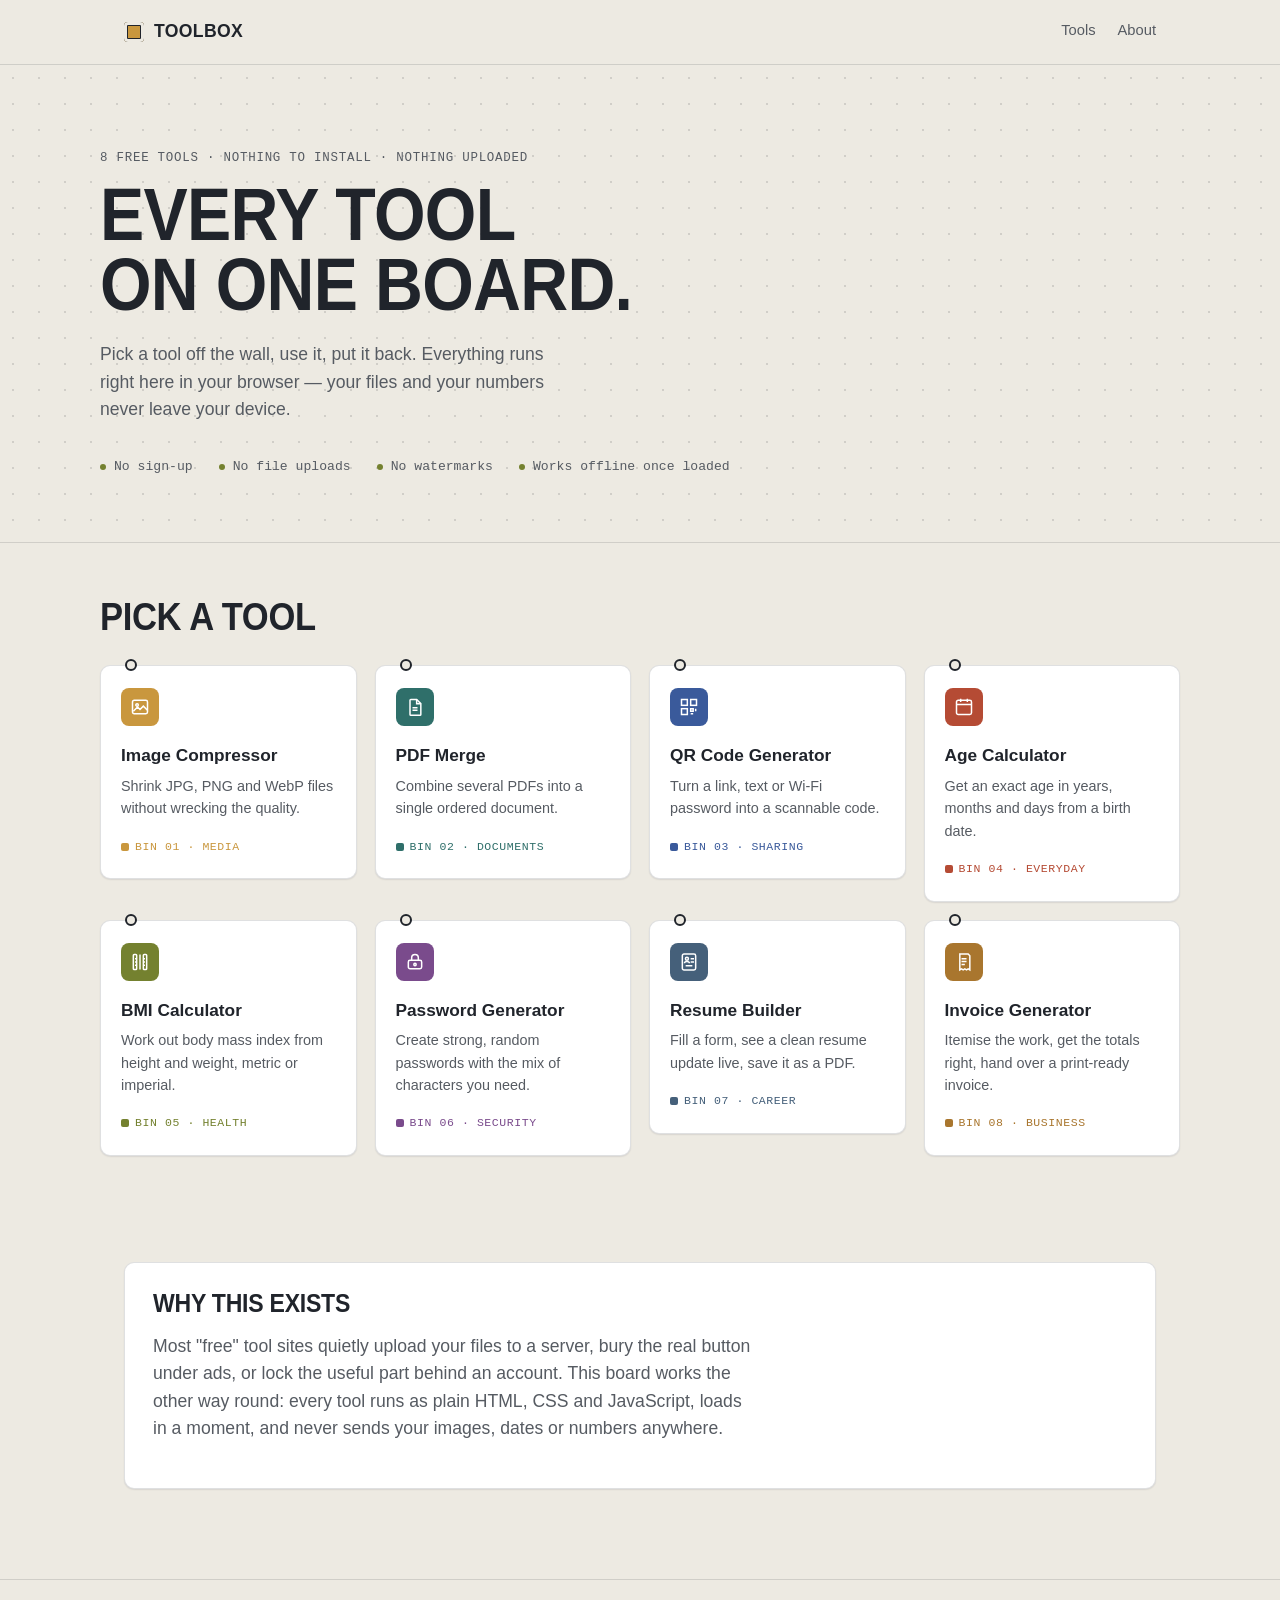
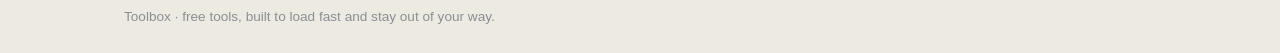
==== index.html @ 05700ee2 "Initial commit" ====
<!DOCTYPE html>
<html lang="en">
<head>
<meta charset="UTF-8">
<meta name="viewport" content="width=device-width, initial-scale=1.0">
<title>Toolbox — Free tools that run in your browser</title>
<meta name="description" content="Free, fast, private tools: image compressor, PDF merge, QR generator, calculators, password generator, resume and invoice builders. No sign-up, no uploads, nothing installed.">
<link rel="stylesheet" href="assets/css/style.css">
</head>
<body>

<header class="site-header">
  <div class="wrap">
    <a class="logo" href="index.html">
      <span class="logo-mark" aria-hidden="true"></span>
      Toolbox
    </a>
    <nav class="site-nav" aria-label="Primary">
      <a href="#tools">Tools</a>
      <a href="#about">About</a>
    </nav>
  </div>
</header>

<main>

  <section class="pegboard">
    <div class="wrap home-hero">
      <p class="eyebrow">8 free tools &middot; nothing to install &middot; nothing uploaded</p>
      <h1 class="display">Every tool<br>on one board.</h1>
      <p class="lede">Pick a tool off the wall, use it, put it back. Everything runs right here in your browser — your files and your numbers never leave your device.</p>
      <div class="trust-row">
        <span>No sign-up</span>
        <span>No file uploads</span>
        <span>No watermarks</span>
        <span>Works offline once loaded</span>
      </div>
    </div>
  </section>

  <section class="tools-section wrap" id="tools">
    <h2 class="display display--sm">Pick a tool</h2>

    <ul class="tools-grid">

      <li>
        <a class="tool-card tool-card--image" href="tools/image-compressor.html">
          <span class="icon" aria-hidden="true">
            <svg viewBox="0 0 24 24"><rect x="3" y="4" width="18" height="16" rx="2"/><circle cx="8.5" cy="9.5" r="1.5"/><path d="M21 16l-5-5-4 4-3-3-5 5"/></svg>
          </span>
          <h3>Image Compressor</h3>
          <p>Shrink JPG, PNG and WebP files without wrecking the quality.</p>
          <span class="bin-tag">Bin 01 &middot; Media</span>
        </a>
      </li>

      <li>
        <a class="tool-card tool-card--pdf" href="tools/pdf-merge.html">
          <span class="icon" aria-hidden="true">
            <svg viewBox="0 0 24 24"><path d="M7 3h7l5 5v13a1 1 0 0 1-1 1H7a1 1 0 0 1-1-1V4a1 1 0 0 1 1-1z"/><path d="M14 3v5h5"/><path d="M9 13h6M9 16h6"/></svg>
          </span>
          <h3>PDF Merge</h3>
          <p>Combine several PDFs into a single ordered document.</p>
          <span class="bin-tag">Bin 02 &middot; Documents</span>
        </a>
      </li>

      <li>
        <a class="tool-card tool-card--qr" href="tools/qr-generator.html">
          <span class="icon" aria-hidden="true">
            <svg viewBox="0 0 24 24"><rect x="3" y="3" width="7" height="7"/><rect x="14" y="3" width="7" height="7"/><rect x="3" y="14" width="7" height="7"/><path d="M14 14h3v3h-3zM20 14v3M14 20h3M20 20v.01"/></svg>
          </span>
          <h3>QR Code Generator</h3>
          <p>Turn a link, text or Wi-Fi password into a scannable code.</p>
          <span class="bin-tag">Bin 03 &middot; Sharing</span>
        </a>
      </li>

      <li>
        <a class="tool-card tool-card--age" href="tools/age-calculator.html">
          <span class="icon" aria-hidden="true">
            <svg viewBox="0 0 24 24"><rect x="3" y="4" width="18" height="17" rx="2"/><path d="M3 9h18M8 2v4M16 2v4"/><path d="M8 14h.01M12 14h.01M16 14h.01M8 18h.01M12 18h.01"/></svg>
          </span>
          <h3>Age Calculator</h3>
          <p>Get an exact age in years, months and days from a birth date.</p>
          <span class="bin-tag">Bin 04 &middot; Everyday</span>
        </a>
      </li>

      <li>
        <a class="tool-card tool-card--bmi" href="tools/bmi-calculator.html">
          <span class="icon" aria-hidden="true">
            <svg viewBox="0 0 24 24"><path d="M12 3v18M6 8h2M6 12h2M6 16h2M16 8h2M16 12h2M16 16h2"/><rect x="4" y="3" width="4" height="18" rx="1"/><rect x="16" y="3" width="4" height="18" rx="1"/></svg>
          </span>
          <h3>BMI Calculator</h3>
          <p>Work out body mass index from height and weight, metric or imperial.</p>
          <span class="bin-tag">Bin 05 &middot; Health</span>
        </a>
      </li>

      <li>
        <a class="tool-card tool-card--password" href="tools/password-generator.html">
          <span class="icon" aria-hidden="true">
            <svg viewBox="0 0 24 24"><rect x="4" y="10" width="16" height="10" rx="2"/><path d="M8 10V7a4 4 0 0 1 8 0v3"/><circle cx="12" cy="15" r="1.4"/></svg>
          </span>
          <h3>Password Generator</h3>
          <p>Create strong, random passwords with the mix of characters you need.</p>
          <span class="bin-tag">Bin 06 &middot; Security</span>
        </a>
      </li>

      <li>
        <a class="tool-card tool-card--resume" href="tools/resume-builder.html">
          <span class="icon" aria-hidden="true">
            <svg viewBox="0 0 24 24"><rect x="4" y="2.5" width="16" height="19" rx="2"/><circle cx="9.5" cy="8" r="1.8"/><path d="M6.5 13.5c0-1.4 1.3-2.2 3-2.2s3 .8 3 2.2M14 8h4M14 12h4M8 16.5h8"/></svg>
          </span>
          <h3>Resume Builder</h3>
          <p>Fill a form, see a clean resume update live, save it as a PDF.</p>
          <span class="bin-tag">Bin 07 &middot; Career</span>
        </a>
      </li>

      <li>
        <a class="tool-card tool-card--invoice" href="tools/invoice-generator.html">
          <span class="icon" aria-hidden="true">
            <svg viewBox="0 0 24 24"><path d="M7 2.5h10l2 2v17l-2-1.3-2 1.3-2-1.3-2 1.3-2-1.3-2 1.3v-17z"/><path d="M9 8h6M9 11.5h6M9 15h4"/></svg>
          </span>
          <h3>Invoice Generator</h3>
          <p>Itemise the work, get the totals right, hand over a print-ready invoice.</p>
          <span class="bin-tag">Bin 08 &middot; Business</span>
        </a>
      </li>

    </ul>
  </section>

  <section class="wrap" id="about" style="padding-bottom: 90px;">
    <div class="panel">
      <h2 class="display display--xs">Why this exists</h2>
      <p class="lede" style="max-width: 62ch;">Most "free" tool sites quietly upload your files to a server, bury the real button under ads, or lock the useful part behind an account. This board works the other way round: every tool runs as plain HTML, CSS and JavaScript, loads in a moment, and never sends your images, dates or numbers anywhere.</p>
    </div>
  </section>

</main>

<footer class="site-footer">
  <div class="wrap">
    <p>Toolbox &middot; free tools, built to load fast and stay out of your way.</p>
  </div>
</footer>

</body>
</html>
---- assets/css/style.css ----
/* =========================================================
   TOOLBOX — shared design system
   One stylesheet, cached across every page for fast navigation.
   ========================================================= */

:root{
  /* -- palette -- */
  --paper:      #EDEAE2;
  --paper-dim:  #E2DED2;
  --paper-line: rgba(32,36,43,0.14);
  --ink:        #20242B;
  --ink-soft:   #565B62;
  --ink-faint:  #8A8F94;

  /* tool bin accents (pegboard labels) */
  --bin-image:    #C9973E;
  --bin-pdf:      #2F6F6A;
  --bin-qr:       #3A5A9B;
  --bin-age:      #B54B34;
  --bin-bmi:      #74812F;
  --bin-password: #7A4B8C;
  --bin-resume:   #45607A;
  --bin-invoice:  #A9762E;

  --accent: var(--bin-image);

  --radius: 10px;
  --radius-sm: 6px;
  --shadow-1: 0 1px 2px rgba(32,36,43,0.06), 0 1px 1px rgba(32,36,43,0.04);
  --shadow-2: 0 8px 24px rgba(32,36,43,0.10);

  --font-display: -apple-system, "Segoe UI", "Helvetica Neue", Arial, sans-serif;
  --font-body: -apple-system, BlinkMacSystemFont, "Segoe UI", Roboto, Helvetica, Arial, sans-serif;
  --font-mono: ui-monospace, "SF Mono", "Cascadia Mono", "Roboto Mono", Consolas, monospace;
}

*, *::before, *::after{ box-sizing: border-box; }

html{ scroll-behavior: smooth; }

@media (prefers-reduced-motion: reduce){
  html{ scroll-behavior: auto; }
  *, *::before, *::after{
    animation-duration: 0.001ms !important;
    animation-iteration-count: 1 !important;
    transition-duration: 0.001ms !important;
  }
}

body{
  margin: 0;
  background: var(--paper);
  color: var(--ink);
  font-family: var(--font-body);
  font-size: 16px;
  line-height: 1.55;
  -webkit-font-smoothing: antialiased;
}

.wrap{
  max-width: 1080px;
  margin: 0 auto;
  padding: 0 24px;
}

a{ color: inherit; }

img, svg{ display: block; max-width: 100%; }

/* -- focus states -- */
a:focus-visible, button:focus-visible, input:focus-visible,
select:focus-visible, textarea:focus-visible, [tabindex]:focus-visible{
  outline: 3px solid var(--accent);
  outline-offset: 2px;
  border-radius: 3px;
}

/* =========================================================
   Typography
   ========================================================= */

.display{
  font-family: var(--font-display);
  font-weight: 800;
  text-transform: uppercase;
  letter-spacing: -0.01em;
  line-height: 0.95;
  transform: scaleX(0.9);
  transform-origin: left center;
  margin: 0 0 0.3em;
  color: var(--ink);
}
h1.display{ font-size: clamp(2.6rem, 6vw, 4.6rem); }
.display--sm{ font-size: clamp(1.6rem, 3.4vw, 2.4rem); }
.display--xs{ font-size: clamp(1.25rem, 2.4vw, 1.6rem); }

.eyebrow{
  font-family: var(--font-mono);
  font-size: 0.78rem;
  letter-spacing: 0.06em;
  text-transform: uppercase;
  color: var(--ink-soft);
  margin: 0 0 0.9em;
}

.lede{
  font-size: 1.1rem;
  color: var(--ink-soft);
  max-width: 46ch;
}

/* =========================================================
   Header / Nav
   ========================================================= */

.site-header{
  position: sticky;
  top: 0;
  z-index: 20;
  background: rgba(237,234,226,0.92);
  backdrop-filter: saturate(140%) blur(6px);
  border-bottom: 1px solid var(--paper-line);
}
.site-header .wrap{
  display: flex;
  align-items: center;
  justify-content: space-between;
  height: 64px;
}
.logo{
  display: flex;
  align-items: center;
  gap: 10px;
  font-family: var(--font-display);
  font-weight: 800;
  text-transform: uppercase;
  letter-spacing: 0.02em;
  font-size: 1.1rem;
  text-decoration: none;
}
.logo-mark{
  width: 20px; height: 20px;
  border-radius: 4px;
  background: var(--accent);
  box-shadow: inset 0 0 0 3px var(--paper), inset 0 0 0 4px var(--ink);
}
.site-nav{ display: flex; gap: 22px; }
.site-nav a{
  text-decoration: none;
  font-size: 0.92rem;
  color: var(--ink-soft);
  border-bottom: 2px solid transparent;
  padding-bottom: 2px;
}
.site-nav a:hover{ color: var(--ink); border-color: var(--accent); }

.back-link{
  display: inline-flex;
  align-items: center;
  gap: 6px;
  text-decoration: none;
  font-size: 0.9rem;
  color: var(--ink-soft);
}
.back-link:hover{ color: var(--ink); }

/* =========================================================
   Buttons / form controls (shared across tools)
   ========================================================= */

.btn{
  display: inline-flex;
  align-items: center;
  justify-content: center;
  gap: 8px;
  font-family: var(--font-body);
  font-weight: 600;
  font-size: 0.95rem;
  padding: 12px 20px;
  border-radius: var(--radius-sm);
  border: 1px solid transparent;
  cursor: pointer;
  text-decoration: none;
  transition: transform 0.12s ease, background 0.15s ease, border-color 0.15s ease;
}
.btn:active{ transform: translateY(1px); }

.btn--primary{
  background: var(--ink);
  color: var(--paper);
}
.btn--primary:hover{ background: #000; }

.btn--accent{
  background: var(--accent);
  color: #1a1a1a;
}
.btn--accent:hover{ filter: brightness(1.06); }

.btn--ghost{
  background: transparent;
  border-color: var(--paper-line);
  color: var(--ink);
}
.btn--ghost:hover{ border-color: var(--ink-soft); }

.btn[disabled]{ opacity: 0.45; cursor: not-allowed; }

label{ font-size: 0.88rem; font-weight: 600; color: var(--ink-soft); display: block; margin-bottom: 6px; }

input[type="text"], input[type="number"], input[type="date"],
input[type="email"], input[type="tel"], select, textarea{
  width: 100%;
  font-family: var(--font-body);
  font-size: 1rem;
  padding: 11px 12px;
  border-radius: var(--radius-sm);
  border: 1px solid var(--paper-line);
  background: #fff;
  color: var(--ink);
}
textarea{ resize: vertical; }

input[type="range"]{
  width: 100%;
  accent-color: var(--accent);
}

.field{ margin-bottom: 16px; }
.field-row{ display: flex; gap: 14px; flex-wrap: wrap; }
.field-row > .field{ flex: 1 1 160px; }

.checkbox{
  display: flex;
  align-items: center;
  gap: 8px;
  font-weight: 500;
  color: var(--ink);
  cursor: pointer;
}
.checkbox input{ width: 16px; height: 16px; accent-color: var(--accent); }

/* =========================================================
   Card / panel primitives
   ========================================================= */

.panel{
  background: #fff;
  border: 1px solid var(--paper-line);
  border-radius: var(--radius);
  box-shadow: var(--shadow-1);
  padding: 28px;
}

/* =========================================================
   Home page — pegboard hero + tool grid
   ========================================================= */

.pegboard{
  background-image: radial-gradient(var(--paper-line) 1.4px, transparent 1.4px);
  background-size: 26px 26px;
  border-bottom: 1px solid var(--paper-line);
}

.home-hero{
  padding: 84px 0 64px;
}

.home-hero .lede{ margin-bottom: 34px; }

.trust-row{
  display: flex;
  gap: 26px;
  flex-wrap: wrap;
  font-family: var(--font-mono);
  font-size: 0.82rem;
  color: var(--ink-soft);
}
.trust-row span{ display: flex; align-items: center; gap: 8px; }
.trust-row span::before{
  content: "";
  width: 6px; height: 6px;
  border-radius: 50%;
  background: var(--bin-bmi);
}

.tools-section{ padding: 56px 0 90px; }

.tools-grid{
  display: grid;
  grid-template-columns: repeat(auto-fill, minmax(240px, 1fr));
  gap: 18px;
  margin-top: 30px;
  list-style: none;
  padding: 0;
}

.tool-card{
  --bin: var(--accent);
  position: relative;
  display: block;
  background: #fff;
  border: 1px solid var(--paper-line);
  border-radius: var(--radius);
  padding: 22px 20px 20px;
  text-decoration: none;
  color: var(--ink);
  box-shadow: var(--shadow-1);
  transition: transform 0.16s ease, box-shadow 0.16s ease, border-color 0.16s ease;
}
.tool-card:hover, .tool-card:focus-visible{
  transform: translateY(-3px);
  box-shadow: var(--shadow-2);
  border-color: var(--bin);
}
.tool-card::before{
  /* peg hole */
  content: "";
  position: absolute;
  top: -7px; left: 24px;
  width: 12px; height: 12px;
  border-radius: 50%;
  background: var(--paper);
  border: 2px solid var(--ink);
}
.tool-card .icon{
  width: 38px; height: 38px;
  border-radius: 8px;
  background: var(--bin);
  display: flex;
  align-items: center;
  justify-content: center;
  margin-bottom: 16px;
}
.tool-card .icon svg{ width: 20px; height: 20px; stroke: #fff; fill: none; stroke-width: 1.8; }
.tool-card h3{
  margin: 0 0 6px;
  font-size: 1.08rem;
  font-weight: 700;
}
.tool-card p{
  margin: 0 0 14px;
  font-size: 0.9rem;
  color: var(--ink-soft);
}
.tool-card .bin-tag{
  display: inline-flex;
  align-items: center;
  gap: 6px;
  font-family: var(--font-mono);
  font-size: 0.72rem;
  text-transform: uppercase;
  letter-spacing: 0.05em;
  color: var(--bin);
}
.tool-card .bin-tag::before{
  content: "";
  width: 8px; height: 8px;
  background: var(--bin);
  border-radius: 2px;
}

.tool-card--image    { --bin: var(--bin-image); }
.tool-card--pdf      { --bin: var(--bin-pdf); }
.tool-card--qr       { --bin: var(--bin-qr); }
.tool-card--age      { --bin: var(--bin-age); }
.tool-card--bmi      { --bin: var(--bin-bmi); }
.tool-card--password { --bin: var(--bin-password); }
.tool-card--resume   { --bin: var(--bin-resume); }
.tool-card--invoice  { --bin: var(--bin-invoice); }

/* =========================================================
   Tool page shell
   ========================================================= */

.tool-hero{
  padding: 40px 0 8px;
}
.tool-hero .bin-tag{
  font-family: var(--font-mono);
  font-size: 0.75rem;
  text-transform: uppercase;
  letter-spacing: 0.06em;
  color: var(--accent);
  display: inline-block;
  margin-bottom: 10px;
}

.tool-body{ padding: 20px 0 90px; }

.tool-grid{
  display: grid;
  grid-template-columns: 1.1fr 0.9fr;
  gap: 24px;
  align-items: start;
}
@media (max-width: 780px){
  .tool-grid{ grid-template-columns: 1fr; }
}

.hint{ font-size: 0.85rem; color: var(--ink-faint); margin-top: 6px; }

/* =========================================================
   Footer
   ========================================================= */

.site-footer{
  border-top: 1px solid var(--paper-line);
  padding: 26px 0;
}
.site-footer p{
  margin: 0;
  font-size: 0.85rem;
  color: var(--ink-faint);
}

/* =========================================================
   Misc utility
   ========================================================= */

.visually-hidden{
  position: absolute; width: 1px; height: 1px;
  padding: 0; margin: -1px; overflow: hidden;
  clip: rect(0,0,0,0); white-space: nowrap; border: 0;
}

.badge{
  display: inline-flex;
  align-items: center;
  gap: 6px;
  font-family: var(--font-mono);
  font-size: 0.78rem;
  padding: 4px 10px;
  border-radius: 999px;
  background: var(--paper-dim);
  color: var(--ink-soft);
}

/* =========================================================
   TOOL: Image Compressor
   ========================================================= */

.drop-zone{
  position: relative;
  background: #fff;
  border: 2px dashed var(--paper-line);
  border-radius: var(--radius);
  padding: 28px 22px 22px;
  text-align: center;
  cursor: pointer;
  transition: border-color 0.15s ease, background 0.15s ease;
}
.drop-zone:hover, .drop-zone:focus-visible{ border-color: var(--accent); }
.drop-zone.is-dragover{ border-color: var(--accent); background: #FBF6EA; }

.press-illustration{ width: 100%; max-width: 300px; margin: 0 auto 6px; }
.press-illustration rect{ transition: y 0.4s ease, height 0.4s ease; }
.press-text{
  font-family: var(--font-mono);
  font-size: 13px;
  fill: var(--ink);
  font-weight: 700;
}
.drop-zone.is-pressing #plateTop{ y: 62; }
.drop-zone.is-pressing #plateBottom{ y: 138; }
.drop-zone.is-pressing #pressBlock{ y: 96; height: 24px; }
.drop-zone.is-pressing #pressLabel{ y: 112; }

.drop-label strong{ display: block; font-size: 1.02rem; }
.drop-label span{ display: block; font-size: 0.85rem; color: var(--ink-faint); margin-top: 4px; }

.controls{ margin-top: 20px; }
.control-row{ margin-bottom: 16px; }
.control-row label{ display: flex; justify-content: space-between; }
.control-row--split{ display: flex; gap: 16px; }
.control-row--split .field{ flex: 1; margin-bottom: 0; }

.results-head{
  display: flex;
  align-items: center;
  justify-content: space-between;
  flex-wrap: wrap;
  gap: 12px;
  margin-bottom: 18px;
}
.results-actions{ display: flex; align-items: center; gap: 10px; }
.saved-badge{
  font-family: var(--font-mono);
  font-size: 0.82rem;
  color: var(--bin-bmi);
  background: rgba(116,129,47,0.12);
  padding: 5px 10px;
  border-radius: 999px;
}

.file-list{ list-style: none; margin: 0; padding: 0; display: grid; gap: 12px; }
.file-row{
  display: grid;
  grid-template-columns: 56px 1fr auto auto;
  align-items: center;
  gap: 14px;
  background: #fff;
  border: 1px solid var(--paper-line);
  border-radius: var(--radius-sm);
  padding: 12px 14px;
}
.file-row .thumb{
  width: 56px; height: 56px;
  border-radius: 6px;
  object-fit: cover;
  background: var(--paper-dim);
}
.file-row .meta{ min-width: 0; }
.file-row .meta .name{ font-weight: 600; font-size: 0.92rem; white-space: nowrap; overflow: hidden; text-overflow: ellipsis; }
.file-row .meta .sizes{
  font-family: var(--font-mono);
  font-size: 0.8rem;
  color: var(--ink-soft);
  display: flex;
  align-items: center;
  gap: 8px;
  margin-top: 3px;
}
.file-row .meta .sizes .arrow{ color: var(--ink-faint); }
.file-row .meta .sizes .down{ color: var(--bin-bmi); font-weight: 700; }
.file-row .status{ font-family: var(--font-mono); font-size: 0.78rem; color: var(--ink-faint); }
.file-row .row-actions{ display: flex; gap: 8px; }
.file-row .row-actions button{
  background: transparent; border: 1px solid var(--paper-line);
  border-radius: 6px; width: 34px; height: 34px;
  cursor: pointer; display: flex; align-items: center; justify-content: center;
}
.file-row .row-actions button:hover{ border-color: var(--ink-soft); }
.file-row .row-actions svg{ width: 16px; height: 16px; stroke: var(--ink); fill: none; stroke-width: 1.8; }

@media (max-width: 560px){
  .file-row{ grid-template-columns: 44px 1fr; }
  .file-row .status, .file-row .row-actions{ grid-column: 2; }
}

/* =========================================================
   TOOL: PDF Merge
   ========================================================= */

.file-row .thumb-icon{
  width: 56px; height: 56px;
  border-radius: 6px;
  background: var(--paper-dim);
  display: flex; align-items: center; justify-content: center;
}
.file-row .thumb-icon svg{ width: 26px; height: 26px; stroke: var(--accent); fill: none; stroke-width: 1.6; }

.file-row .order-actions{ display: flex; flex-direction: column; gap: 4px; }
.file-row .order-actions button{
  background: transparent; border: 1px solid var(--paper-line);
  border-radius: 6px; width: 28px; height: 24px;
  cursor: pointer; display: flex; align-items: center; justify-content: center;
}
.file-row .order-actions button:disabled{ opacity: 0.3; cursor: not-allowed; }
.file-row .order-actions svg{ width: 14px; height: 14px; stroke: var(--ink); fill: none; stroke-width: 2; }

.pdf-file-row{
  display: grid;
  grid-template-columns: auto 56px 1fr auto;
  align-items: center;
  gap: 14px;
  background: #fff;
  border: 1px solid var(--paper-line);
  border-radius: var(--radius-sm);
  padding: 12px 14px;
}

.empty-state{
  text-align: center;
  padding: 30px 20px;
  color: var(--ink-faint);
  font-size: 0.92rem;
}

/* =========================================================
   TOOL: QR Code Generator
   ========================================================= */

.tabs{ display: flex; gap: 8px; margin-bottom: 20px; flex-wrap: wrap; }
.tab-btn{
  background: #fff;
  border: 1px solid var(--paper-line);
  border-radius: 999px;
  padding: 8px 16px;
  font-size: 0.85rem;
  font-weight: 600;
  cursor: pointer;
  color: var(--ink-soft);
}
.tab-btn.is-active{ background: var(--accent); color: #1a1a1a; border-color: var(--accent); }

.tab-panel{ display: none; }
.tab-panel.is-active{ display: block; }

.qr-preview{
  display: flex;
  flex-direction: column;
  align-items: center;
  gap: 16px;
  text-align: center;
}
.qr-preview #qrCanvasWrap{
  padding: 18px;
  background: #fff;
  border-radius: var(--radius-sm);
  border: 1px solid var(--paper-line);
  min-height: 216px;
  min-width: 216px;
  display: flex;
  align-items: center;
  justify-content: center;
}
.qr-preview #qrCanvasWrap img{ display:block; }
.color-fields{ display: flex; gap: 14px; }
.color-fields .field{ flex: 1; }
input[type="color"]{ padding: 3px; height: 42px; cursor: pointer; }

/* =========================================================
   TOOL: Age / BMI calculators — shared stat display
   ========================================================= */

.stat-hero{ text-align: center; padding: 10px 0 4px; }
.stat-hero .stat-value{
  font-family: var(--font-display);
  font-weight: 800;
  font-size: clamp(2.4rem, 6vw, 3.4rem);
  color: var(--accent);
  line-height: 1;
  transform: scaleX(0.92);
}
.stat-hero .stat-label{
  font-family: var(--font-mono);
  font-size: 0.82rem;
  color: var(--ink-soft);
  text-transform: uppercase;
  letter-spacing: 0.06em;
  margin-top: 6px;
}

.stat-grid{
  display: grid;
  grid-template-columns: repeat(3, 1fr);
  gap: 10px;
  margin-top: 22px;
}
.stat-tile{
  background: var(--paper-dim);
  border-radius: var(--radius-sm);
  padding: 14px 10px;
  text-align: center;
}
.stat-tile .n{ font-family: var(--font-mono); font-weight: 700; font-size: 1.3rem; }
.stat-tile .l{ font-size: 0.76rem; color: var(--ink-soft); margin-top: 2px; }

.bmi-scale{ margin-top: 24px; }
.bmi-bar{
  height: 10px;
  border-radius: 999px;
  background: linear-gradient(90deg, #6C8EB5 0 18%, var(--bin-bmi) 18% 40%, #E0A83E 40% 62%, var(--bin-invoice) 62% 80%, var(--bin-age) 80% 100%);
  position: relative;
  margin-bottom: 8px;
}
.bmi-marker{
  position: absolute;
  top: -5px;
  width: 3px; height: 20px;
  background: var(--ink);
  border-radius: 2px;
  transform: translateX(-50%);
  transition: left 0.3s ease;
}
.bmi-labels{ display: flex; justify-content: space-between; font-size: 0.72rem; color: var(--ink-faint); }

/* =========================================================
   TOOL: Password Generator
   ========================================================= */

.pw-output{
  display: flex;
  gap: 10px;
  align-items: center;
}
.pw-output input{
  font-family: var(--font-mono);
  font-size: 1.15rem;
  letter-spacing: 0.02em;
}
.pw-output button{
  flex-shrink: 0;
  width: 46px; height: 46px;
  border-radius: var(--radius-sm);
  border: 1px solid var(--paper-line);
  background: #fff;
  cursor: pointer;
  display: flex; align-items: center; justify-content: center;
}
.pw-output svg{ width: 20px; height: 20px; stroke: var(--ink); fill: none; stroke-width: 1.8; }

.strength-meter{ margin-top: 16px; }
.strength-bar{
  height: 8px;
  border-radius: 999px;
  background: var(--paper-dim);
  overflow: hidden;
}
.strength-bar > div{
  height: 100%;
  width: 0%;
  border-radius: 999px;
  background: var(--bin-age);
  transition: width 0.25s ease, background 0.25s ease;
}
.strength-label{ font-size: 0.8rem; color: var(--ink-soft); margin-top: 6px; }

/* =========================================================
   TOOL: Resume Builder
   ========================================================= */

.repeatable-item{
  border: 1px solid var(--paper-line);
  border-radius: var(--radius-sm);
  padding: 16px;
  margin-bottom: 12px;
  position: relative;
  background: var(--paper-dim);
}
.repeatable-item .remove-item{
  position: absolute; top: 10px; right: 10px;
  background: transparent; border: none; cursor: pointer;
  width: 26px; height: 26px; border-radius: 6px;
  display: flex; align-items: center; justify-content: center;
}
.repeatable-item .remove-item:hover{ background: rgba(0,0,0,0.06); }
.repeatable-item .remove-item svg{ width: 15px; height: 15px; stroke: var(--ink-soft); fill: none; stroke-width: 2; }

.add-item-btn{
  background: transparent;
  border: 1px dashed var(--paper-line);
  border-radius: var(--radius-sm);
  padding: 10px;
  width: 100%;
  cursor: pointer;
  font-weight: 600;
  color: var(--accent);
}
.add-item-btn:hover{ border-color: var(--accent); }

.doc-page{
  background: #fff;
  border: 1px solid var(--paper-line);
  box-shadow: var(--shadow-2);
  padding: 46px 42px;
  min-height: 400px;
  font-family: var(--font-body);
  color: #1c1e22;
}
.doc-page .r-name{ font-size: 1.7rem; font-weight: 800; margin: 0; letter-spacing: -0.01em; }
.doc-page .r-title{ font-size: 1rem; color: var(--accent); font-weight: 600; margin: 2px 0 10px; }
.doc-page .r-contact{ font-size: 0.82rem; color: #555; display: flex; flex-wrap: wrap; gap: 4px 14px; margin-bottom: 18px; }
.doc-page .r-section{ margin-bottom: 18px; }
.doc-page .r-section h4{
  font-size: 0.78rem; text-transform: uppercase; letter-spacing: 0.08em;
  color: var(--accent); border-bottom: 1px solid #e3e0d8; padding-bottom: 4px; margin: 0 0 10px;
}
.doc-page .r-entry{ margin-bottom: 10px; }
.doc-page .r-entry-head{ display: flex; justify-content: space-between; font-size: 0.92rem; font-weight: 700; }
.doc-page .r-entry-sub{ font-size: 0.84rem; color: #555; margin: 1px 0 4px; }
.doc-page .r-entry p{ font-size: 0.86rem; margin: 0; color: #333; }
.doc-page .r-skills{ display: flex; flex-wrap: wrap; gap: 6px; }
.doc-page .r-skill-pill{
  font-size: 0.78rem; padding: 3px 10px; border-radius: 999px;
  background: var(--paper-dim); color: #333;
}
.doc-page .r-empty{ color: #999; font-size: 0.85rem; }

.preview-sticky{ position: sticky; top: 84px; }

/* Print clone: a dedicated, top-level element that is the ONLY thing shown
   when printing. This avoids fragile "hide everything else" tricks (which
   leave hidden elements still reserving vertical space and produce extra
   blank pages) — on screen it stays display:none and is invisible. */
#printClone{ display: none; }

@media print{
  body > *:not(#printClone){ display: none !important; }
  #printClone{ display: block !important; }
  #printClone .doc-page{
    box-shadow: none !important;
    border: none !important;
    padding: 0 !important;
    min-height: auto !important;
  }
  @page{ margin: 14mm; }
}

/* =========================================================
   TOOL: Invoice Generator
   ========================================================= */

.line-item-row{
  display: grid;
  grid-template-columns: 1fr 70px 100px 100px 34px;
  gap: 8px;
  align-items: center;
  margin-bottom: 10px;
}
.line-item-row input{ padding: 9px 10px; font-size: 0.92rem; }
.line-item-row .amt{
  font-family: var(--font-mono);
  font-size: 0.88rem;
  text-align: right;
  color: var(--ink-soft);
}
.line-item-row .rm-line{
  background: transparent; border: none; cursor: pointer;
  width: 30px; height: 30px; display: flex; align-items: center; justify-content: center;
  border-radius: 6px;
}
.line-item-row .rm-line:hover{ background: rgba(0,0,0,0.06); }
.line-item-row .rm-line svg{ width: 15px; height: 15px; stroke: var(--ink-soft); fill: none; stroke-width: 2; }
.line-headers{
  display: grid;
  grid-template-columns: 1fr 70px 100px 100px 34px;
  gap: 8px;
  font-size: 0.72rem;
  text-transform: uppercase;
  letter-spacing: 0.05em;
  color: var(--ink-faint);
  margin-bottom: 8px;
}

.inv-head{ display: flex; justify-content: space-between; align-items: flex-start; gap: 20px; margin-bottom: 24px; }
.inv-head .inv-title{ font-size: 1.5rem; font-weight: 800; letter-spacing: -0.01em; }
.inv-meta{ font-size: 0.82rem; text-align: right; color: #555; }
.inv-parties{ display: flex; justify-content: space-between; gap: 20px; margin-bottom: 24px; }
.inv-parties h5{ font-size: 0.72rem; text-transform: uppercase; letter-spacing: 0.06em; color: var(--accent); margin: 0 0 4px; }
.inv-parties p{ font-size: 0.88rem; margin: 0; color: #333; white-space: pre-line; }
.inv-table{ width: 100%; border-collapse: collapse; font-size: 0.86rem; margin-bottom: 18px; }
.inv-table th{ text-align: left; font-size: 0.72rem; text-transform: uppercase; letter-spacing: 0.05em; color: #888; border-bottom: 1px solid #e3e0d8; padding: 0 6px 8px; }
.inv-table td{ padding: 8px 6px; border-bottom: 1px solid #f0eee8; color: #222; }
.inv-table td.num, .inv-table th.num{ text-align: right; }
.inv-totals{ margin-left: auto; width: 240px; }
.inv-totals div{ display: flex; justify-content: space-between; font-size: 0.88rem; padding: 5px 0; }
.inv-totals .grand{ font-weight: 800; font-size: 1.05rem; border-top: 1px solid #e3e0d8; margin-top: 4px; padding-top: 10px; }
.inv-notes{ margin-top: 22px; font-size: 0.82rem; color: #555; white-space: pre-line; }
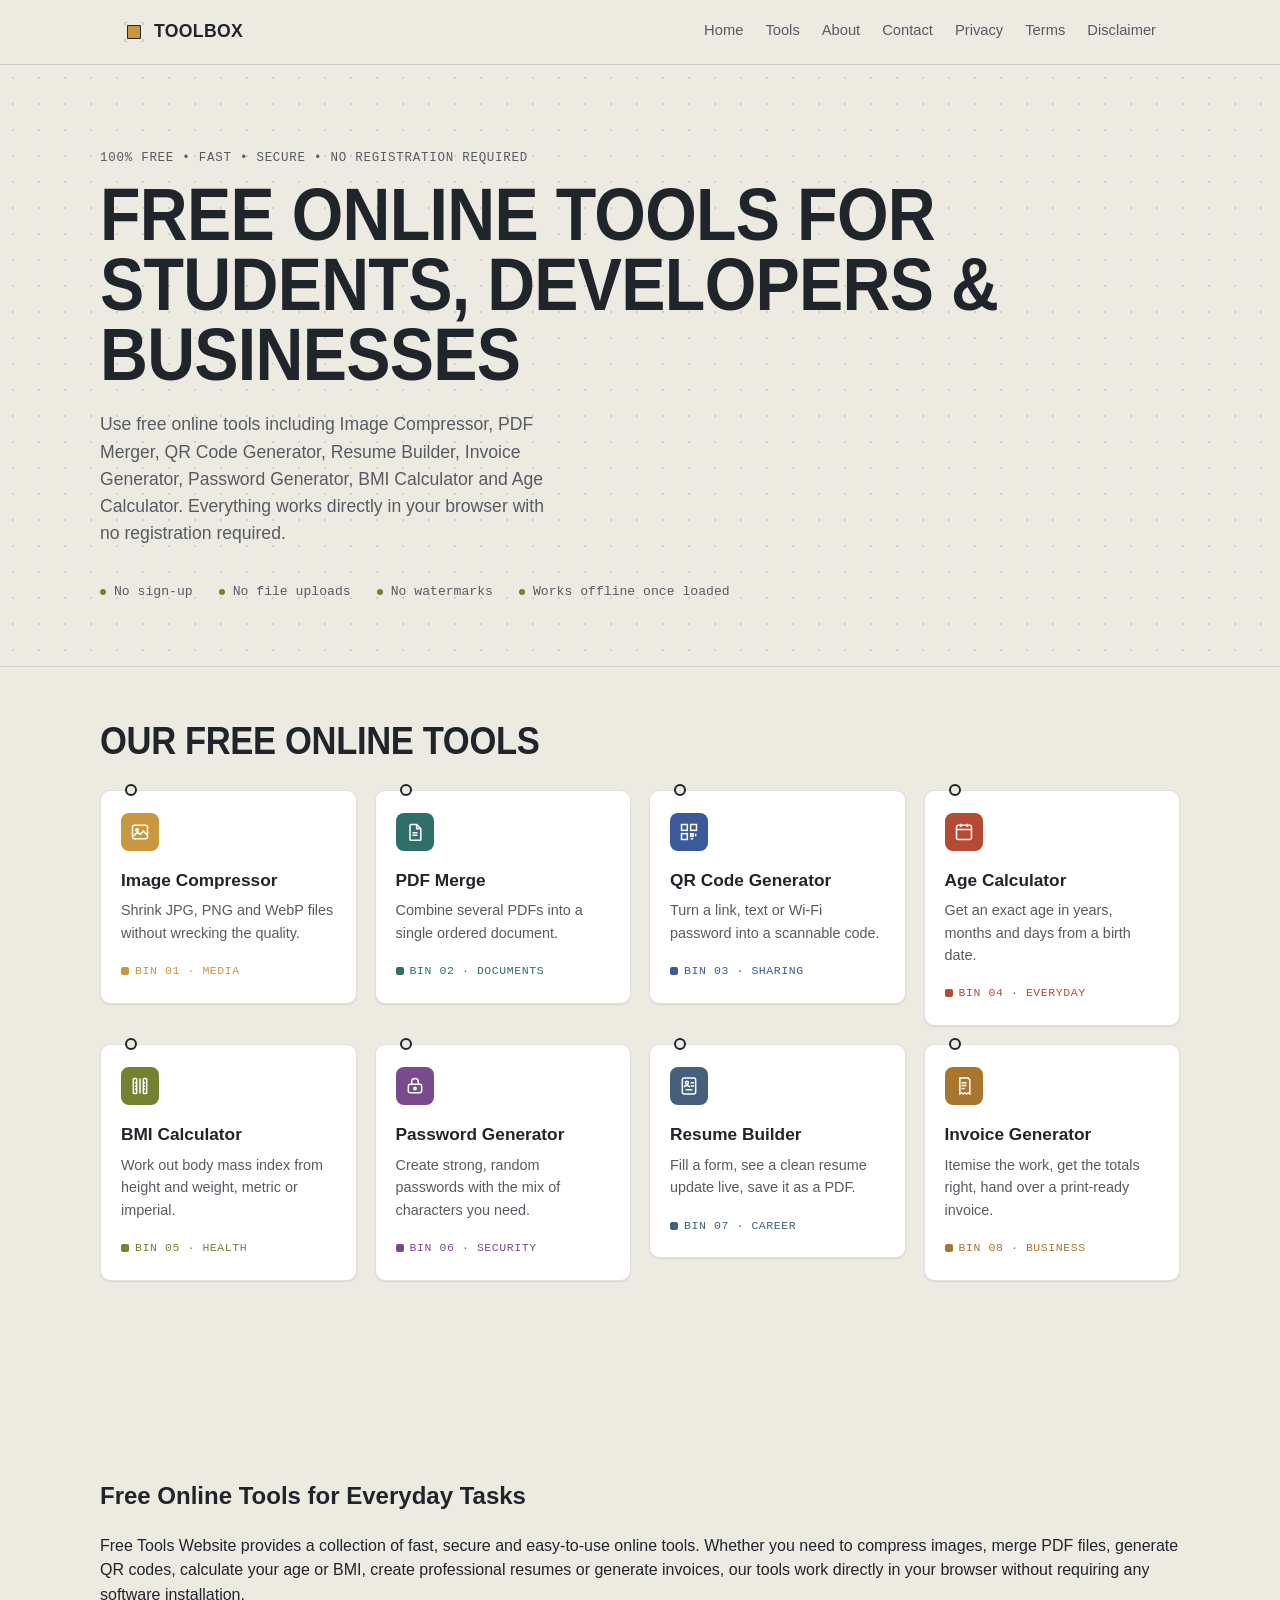
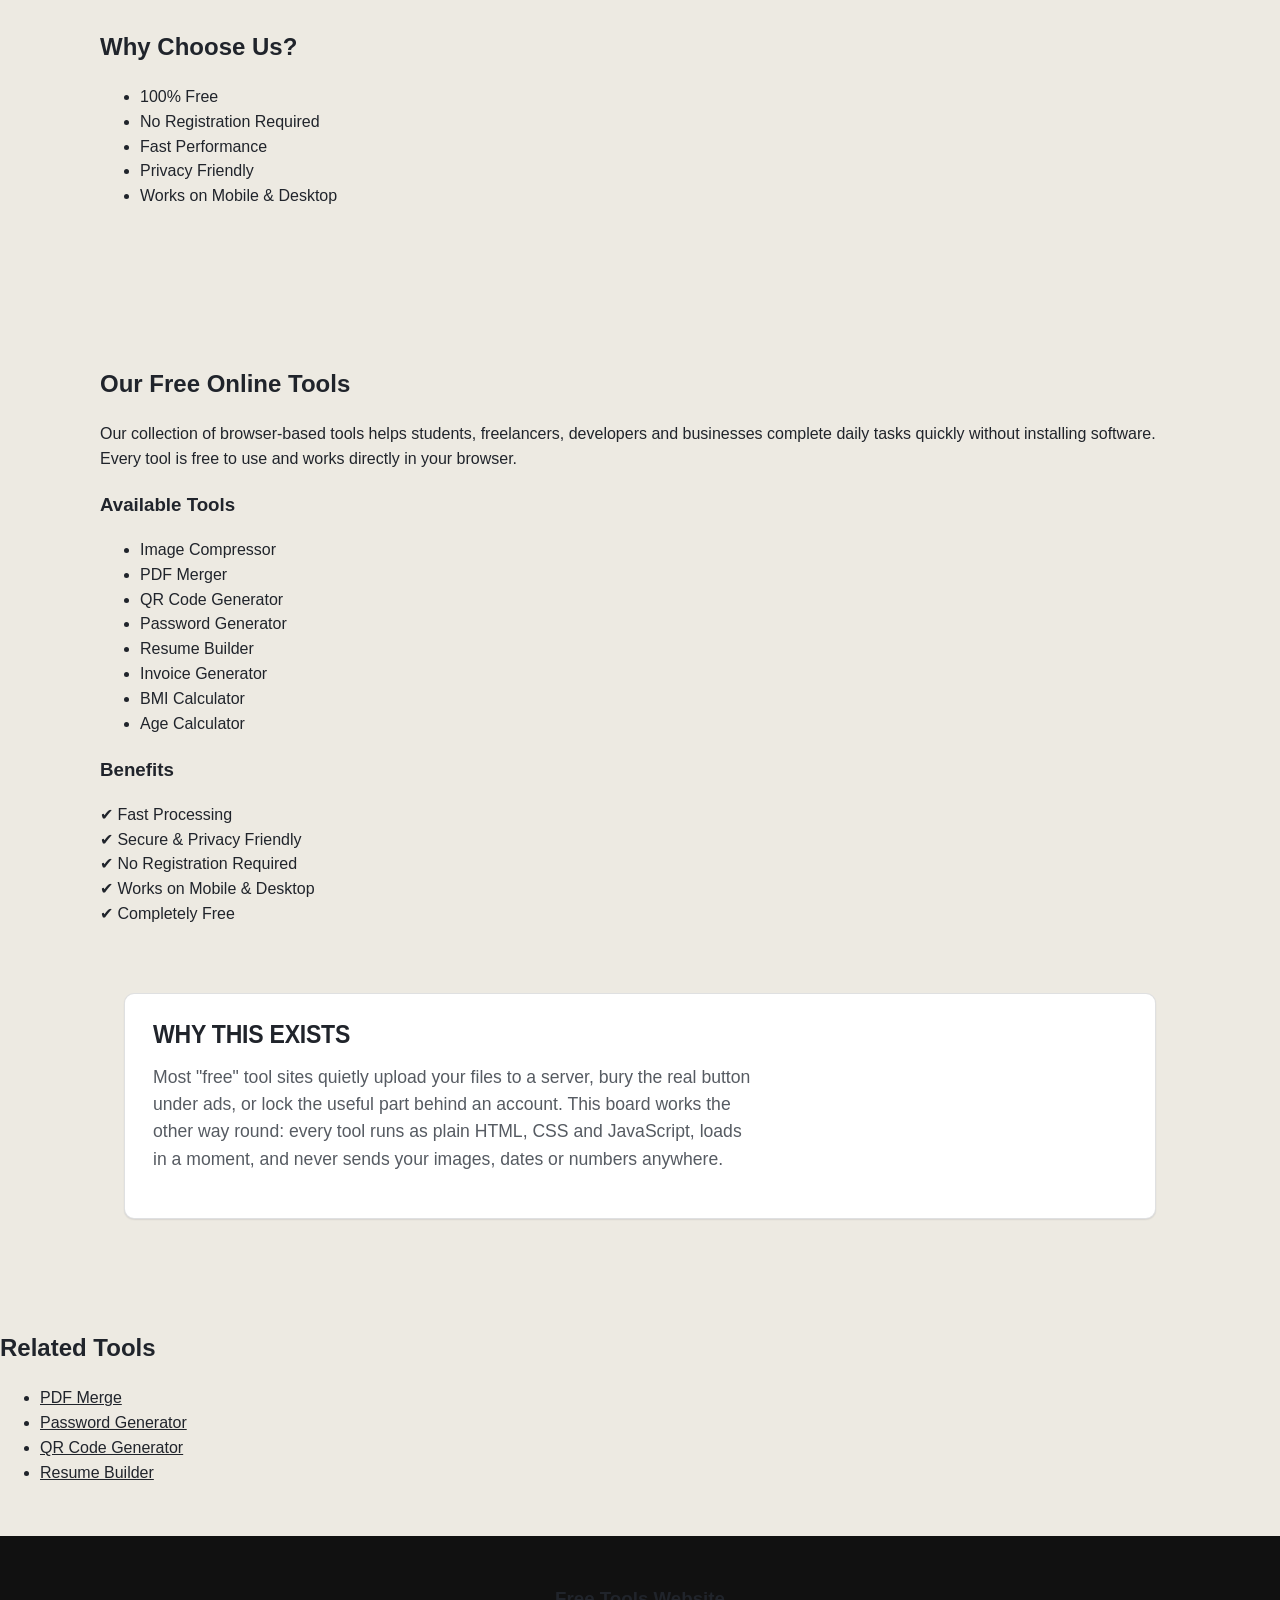
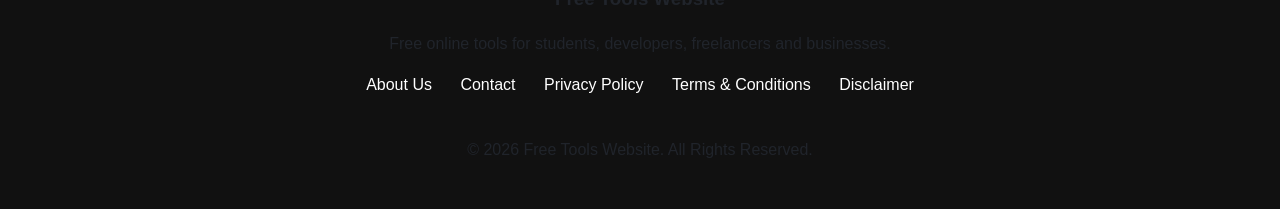
==== commit f5c7ef26: "Added Google Search Console verification" ====
--- a/index.html
+++ b/index.html
@@ -3,9 +3,48 @@
 <head>
 <meta charset="UTF-8">
 <meta name="viewport" content="width=device-width, initial-scale=1.0">
-<title>Toolbox — Free tools that run in your browser</title>
-<meta name="description" content="Free, fast, private tools: image compressor, PDF merge, QR generator, calculators, password generator, resume and invoice builders. No sign-up, no uploads, nothing installed.">
+<title>Free Online Tools - Image Compressor, QR Generator, PDF Merge & More</title>
+<meta name="description" content="Free online tools including Image Compressor, PDF Merger, QR Code Generator, Password Generator, Resume Builder, Invoice Generator, BMI Calculator and Age Calculator. Fast, secure and privacy-friendly.">
+<meta name="keywords" content="free online tools,image compressor,pdf merger,qr generator,password generator,resume builder,invoice generator,bmi calculator,age calculator">
+<meta name="author" content="Free Tools Website">
+<meta name="robots" content="index,follow">
+<link rel="icon" type="image/png" href="assets/images/favicon.png">
+<link rel="canonical" href="https://free-tools-website-seven.vercel.app/">
+<meta name="google-site-verification" content="QTW__8ky2SDK4-sLA4MQkBskQH15KIL2CYyXSc1MVaE" />
 <link rel="stylesheet" href="assets/css/style.css">
+<script async src="https://www.googletagmanager.com/gtag/js?id=G-SJSGZB5MN9"></script>
+<script>
+  window.dataLayer = window.dataLayer || [];
+  function gtag(){dataLayer.push(arguments);}
+  gtag('js', new Date());
+
+  gtag('config', 'G-SJSGZB5MN9');
+</script>
+
+<script type="application/ld+json">
+{
+  "@context":"https://schema.org",
+  "@type":"WebSite",
+  "name":"Free Tools Website",
+  "url":"https://free-tools-website-seven.vercel.app/",
+  "potentialAction":{
+    "@type":"SearchAction",
+    "target":"https://free-tools-website-seven.vercel.app/?q={search_term_string}",
+    "query-input":"required name=search_term_string"
+  }
+}
+</script>
+<meta property="og:title" content="Free Online Tools">
+<meta property="og:description" content="Free browser-based tools for students, developers and professionals.">
+<meta property="og:type" content="website">
+<meta property="og:url" content="https://free-tools-website-seven.vercel.app/">
+<meta property="og:image" content="https://free-tools-website-seven.vercel.app/assets/images/preview.png">
+<meta name="twitter:image" content="https://free-tools-website-seven.vercel.app/assets/images/preview.png">
+<meta name="twitter:card" content="summary_large_image">
+<meta name="twitter:title" content="Free Online Tools">
+<meta name="twitter:description" content="Fast and free browser-based online tools.">
+<meta name="twitter:url"
+content="https://free-tools-website-seven.vercel.app/">
 </head>
 <body>
 
@@ -15,10 +54,15 @@
       <span class="logo-mark" aria-hidden="true"></span>
       Toolbox
     </a>
-    <nav class="site-nav" aria-label="Primary">
-      <a href="#tools">Tools</a>
-      <a href="#about">About</a>
-    </nav>
+   <nav class="site-nav" aria-label="Primary">
+<a href="index.html">Home</a>
+<a href="#tools">Tools</a>
+<a href="about.html">About</a>
+<a href="contact.html">Contact</a>
+<a href="privacy-policy.html">Privacy</a>
+<a href="terms-and-conditions.html">Terms</a>
+<a href="disclaimer.html">Disclaimer</a>
+</nav>
   </div>
 </header>
 
@@ -26,9 +70,15 @@
 
   <section class="pegboard">
     <div class="wrap home-hero">
-      <p class="eyebrow">8 free tools &middot; nothing to install &middot; nothing uploaded</p>
-      <h1 class="display">Every tool<br>on one board.</h1>
-      <p class="lede">Pick a tool off the wall, use it, put it back. Everything runs right here in your browser — your files and your numbers never leave your device.</p>
+      <p class="eyebrow">100% Free • Fast • Secure • No Registration Required</p>
+     <h1 class="display">
+Free Online Tools for Students, Developers & Businesses
+</h1>
+
+      <p class="lede">Use free online tools including Image Compressor, PDF Merger,
+QR Code Generator, Resume Builder, Invoice Generator,
+Password Generator, BMI Calculator and Age Calculator.
+Everything works directly in your browser with no registration required.</p>
       <div class="trust-row">
         <span>No sign-up</span>
         <span>No file uploads</span>
@@ -39,7 +89,9 @@
   </section>
 
   <section class="tools-section wrap" id="tools">
-    <h2 class="display display--sm">Pick a tool</h2>
+    <h2 class="display display--sm">
+Our Free Online Tools
+</h2>
 
     <ul class="tools-grid">
 
@@ -133,7 +185,62 @@
 
     </ul>
   </section>
-
+<section class="wrap" style="padding:70px 0;">
+
+<h2>Free Online Tools for Everyday Tasks</h2>
+
+<p>
+Free Tools Website provides a collection of fast, secure and easy-to-use online tools.
+Whether you need to compress images, merge PDF files, generate QR codes,
+calculate your age or BMI, create professional resumes or generate invoices,
+our tools work directly in your browser without requiring any software installation.
+</p>
+
+<h2>Why Choose Us?</h2>
+
+<ul>
+<li>100% Free</li>
+<li>No Registration Required</li>
+<li>Fast Performance</li>
+<li>Privacy Friendly</li>
+<li>Works on Mobile & Desktop</li>
+</ul>
+
+</section>
+<section class="wrap" style="padding:50px 0;">
+
+<h2>Our Free Online Tools</h2>
+
+<p>
+Our collection of browser-based tools helps students, freelancers,
+developers and businesses complete daily tasks quickly without installing
+software. Every tool is free to use and works directly in your browser.
+</p>
+
+<h3>Available Tools</h3>
+
+<ul>
+<li>Image Compressor</li>
+<li>PDF Merger</li>
+<li>QR Code Generator</li>
+<li>Password Generator</li>
+<li>Resume Builder</li>
+<li>Invoice Generator</li>
+<li>BMI Calculator</li>
+<li>Age Calculator</li>
+</ul>
+
+<h3>Benefits</h3>
+
+<p>
+✔ Fast Processing<br>
+✔ Secure & Privacy Friendly<br>
+✔ No Registration Required<br>
+✔ Works on Mobile & Desktop<br>
+✔ Completely Free
+</p>
+
+</section>
   <section class="wrap" id="about" style="padding-bottom: 90px;">
     <div class="panel">
       <h2 class="display display--xs">Why this exists</h2>
@@ -142,12 +249,70 @@
   </section>
 
 </main>
-
-<footer class="site-footer">
-  <div class="wrap">
-    <p>Toolbox &middot; free tools, built to load fast and stay out of your way.</p>
-  </div>
+<section class="related-tools">
+
+<h2>Related Tools</h2>
+
+<ul>
+
+<li>
+<a href="pdf-merge.html">
+PDF Merge
+</a>
+</li>
+
+<li>
+<a href="password-generator.html">
+Password Generator
+</a>
+</li>
+
+<li>
+<a href="qr-generator.html">
+QR Code Generator
+</a>
+</li>
+
+<li>
+<a href="resume-builder.html">
+Resume Builder
+</a>
+</li>
+
+</ul>
+
+</section>
+<footer class="footer">
+
+<div class="wrap">
+
+<h3>Free Tools Website</h3>
+
+<p>
+Free online tools for students, developers, freelancers and businesses.
+</p>
+
+
+    <div class="footer-links">
+
+        <a href="about.html">About Us</a>
+
+        <a href="contact.html">Contact</a>
+
+        <a href="privacy-policy.html">Privacy Policy</a>
+
+        <a href="terms-and-conditions.html">Terms & Conditions</a>
+
+        <a href="disclaimer.html">Disclaimer</a>
+
+    </div>
+
+    <br>
+
+    <p>
+        © 2026 Free Tools Website. All Rights Reserved.
+    </p>
+
 </footer>
-
 </body>
 </html>
--- a/assets/css/style.css
+++ b/assets/css/style.css
@@ -848,3 +848,20 @@
 .inv-totals div{ display: flex; justify-content: space-between; font-size: 0.88rem; padding: 5px 0; }
 .inv-totals .grand{ font-weight: 800; font-size: 1.05rem; border-top: 1px solid #e3e0d8; margin-top: 4px; padding-top: 10px; }
 .inv-notes{ margin-top: 22px; font-size: 0.82rem; color: #555; white-space: pre-line; }
+
+.footer{
+    margin-top:50px;
+    padding:30px;
+    text-align:center;
+    background:#111;
+}
+
+.footer a{
+    color:white;
+    text-decoration:none;
+    margin:0 12px;
+}
+
+.footer a:hover{
+    color:#00bfff;
+}
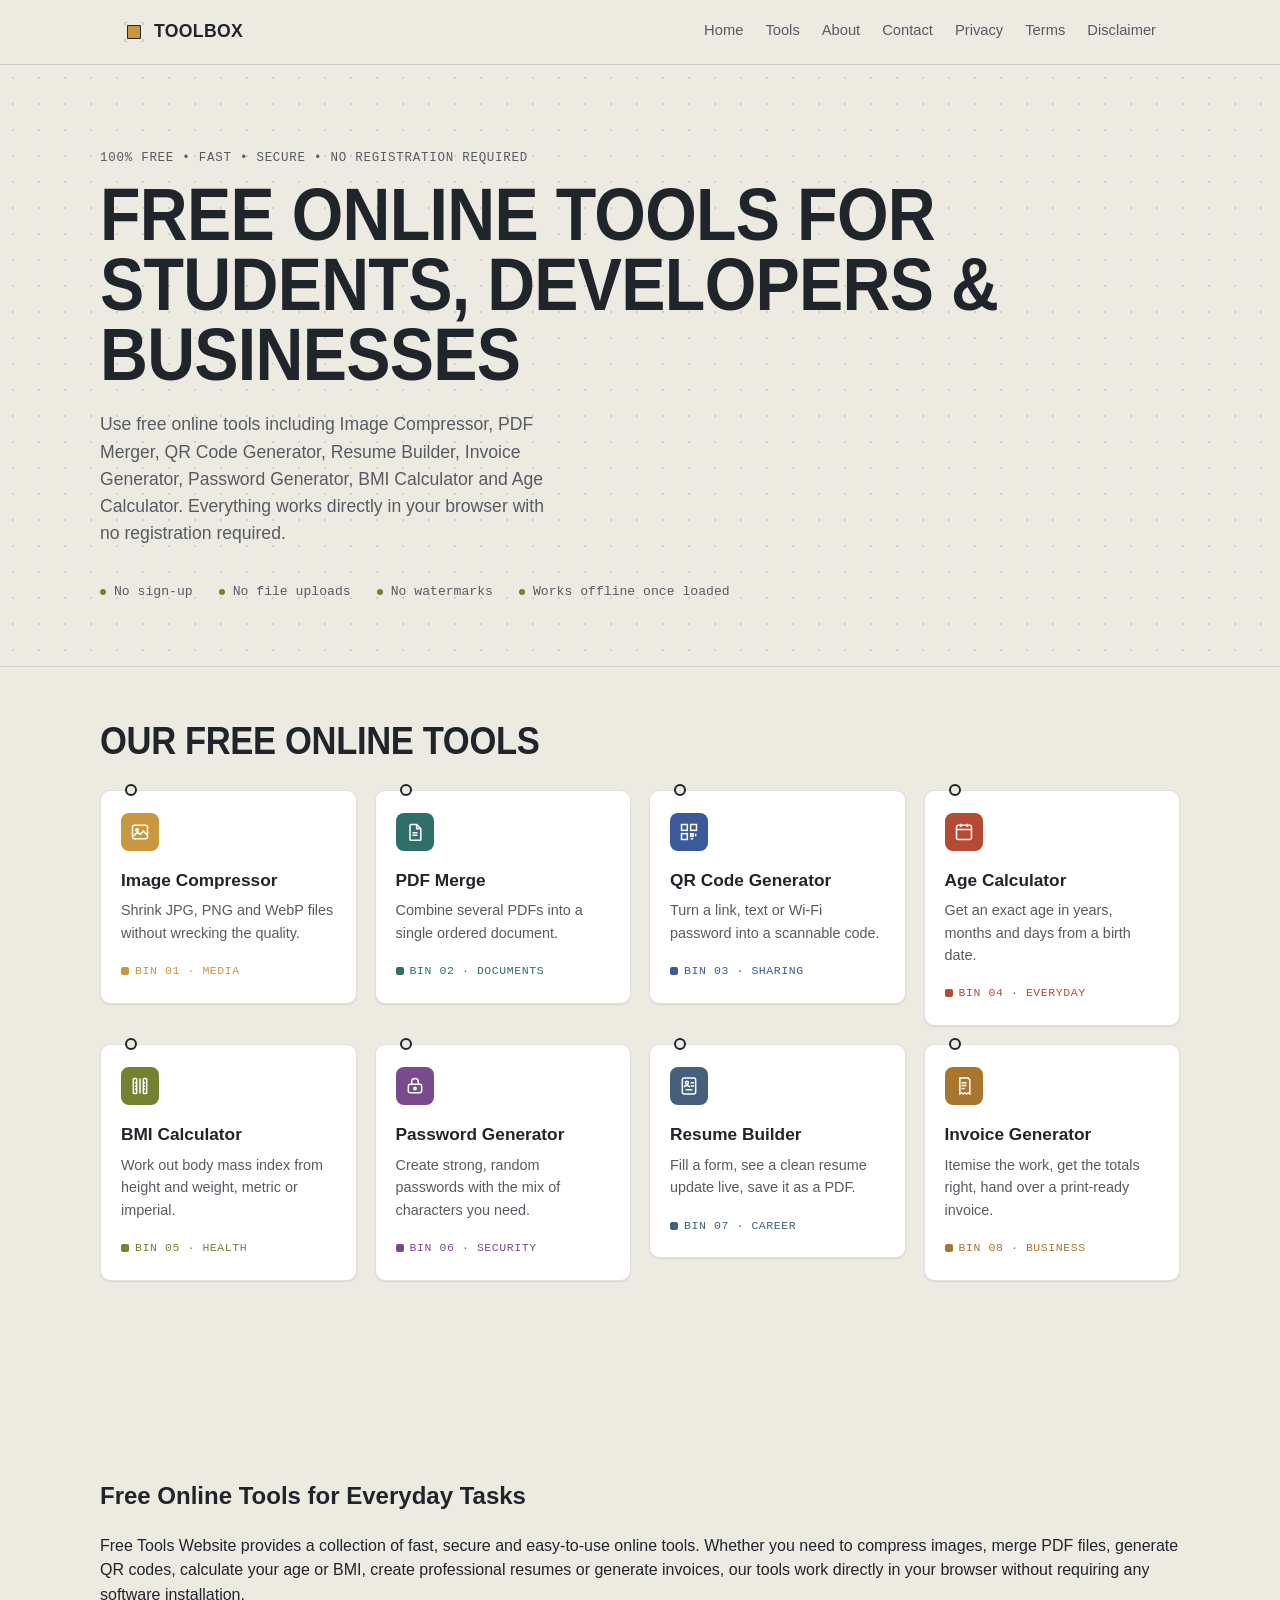
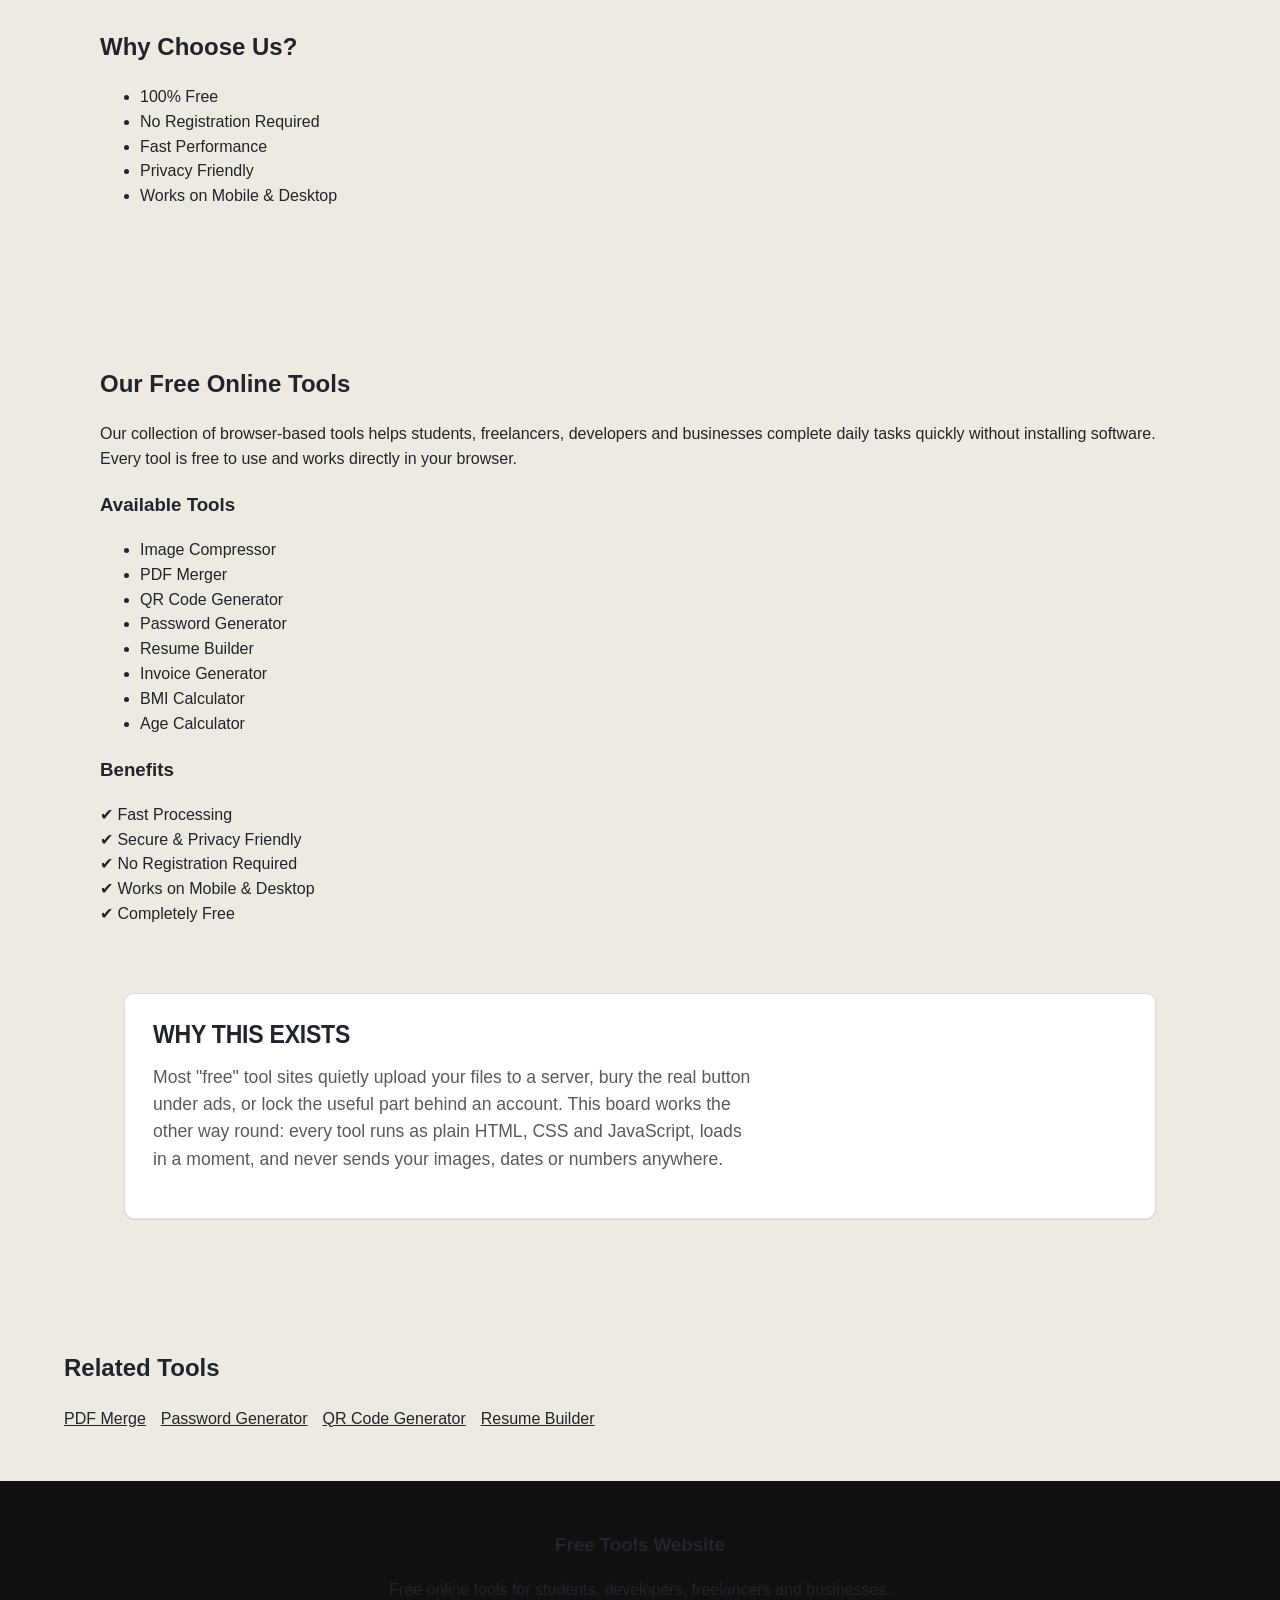
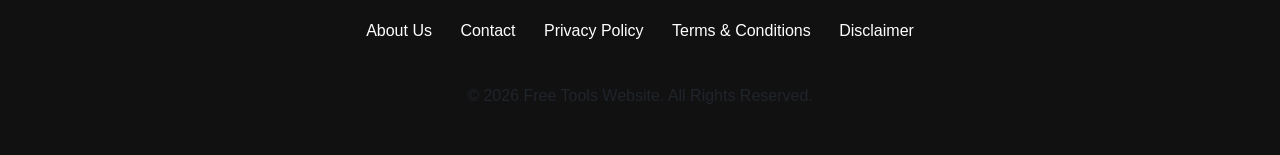
==== commit af03986e: "Complete SEO optimization for all tools" ====
--- a/index.html
+++ b/index.html
@@ -1,50 +1,66 @@
 <!DOCTYPE html>
 <html lang="en">
 <head>
-<meta charset="UTF-8">
-<meta name="viewport" content="width=device-width, initial-scale=1.0">
-<title>Free Online Tools - Image Compressor, QR Generator, PDF Merge & More</title>
-<meta name="description" content="Free online tools including Image Compressor, PDF Merger, QR Code Generator, Password Generator, Resume Builder, Invoice Generator, BMI Calculator and Age Calculator. Fast, secure and privacy-friendly.">
-<meta name="keywords" content="free online tools,image compressor,pdf merger,qr generator,password generator,resume builder,invoice generator,bmi calculator,age calculator">
-<meta name="author" content="Free Tools Website">
-<meta name="robots" content="index,follow">
-<link rel="icon" type="image/png" href="assets/images/favicon.png">
-<link rel="canonical" href="https://free-tools-website-seven.vercel.app/">
-<meta name="google-site-verification" content="QTW__8ky2SDK4-sLA4MQkBskQH15KIL2CYyXSc1MVaE" />
-<link rel="stylesheet" href="assets/css/style.css">
-<script async src="https://www.googletagmanager.com/gtag/js?id=G-SJSGZB5MN9"></script>
-<script>
-  window.dataLayer = window.dataLayer || [];
-  function gtag(){dataLayer.push(arguments);}
-  gtag('js', new Date());
-
-  gtag('config', 'G-SJSGZB5MN9');
-</script>
-
-<script type="application/ld+json">
-{
-  "@context":"https://schema.org",
-  "@type":"WebSite",
-  "name":"Free Tools Website",
-  "url":"https://free-tools-website-seven.vercel.app/",
-  "potentialAction":{
-    "@type":"SearchAction",
-    "target":"https://free-tools-website-seven.vercel.app/?q={search_term_string}",
-    "query-input":"required name=search_term_string"
+
+  <meta charset="UTF-8">
+  <meta name="viewport" content="width=device-width, initial-scale=1.0">
+
+  <title>Free Online Tools - Image Compressor, QR Generator, PDF Merge & More</title>
+
+  <meta name="description" content="Free online tools including Image Compressor, PDF Merger, QR Code Generator, Password Generator, Resume Builder, Invoice Generator, BMI Calculator and Age Calculator. Fast, secure and privacy-friendly.">
+
+  <meta name="keywords" content="free online tools, image compressor, pdf merger, qr generator, password generator, resume builder, invoice generator, bmi calculator, age calculator">
+
+  <meta name="author" content="Free Tools Website">
+  <meta name="robots" content="index,follow">
+
+  <link rel="icon" type="image/png" href="assets/images/favicon.png">
+
+  <link rel="canonical" href="https://free-tools-website-seven.vercel.app/">
+
+  <!-- Google Search Console Verification -->
+  <meta name="google-site-verification" content="QTW__8ky2SDK4-sLA4MQkBskQH15KIL2CYyXSc1MVaE">
+
+  <link rel="stylesheet" href="assets/css/style.css">
+
+  <!-- Google Analytics -->
+  <script async src="https://www.googletagmanager.com/gtag/js?id=G-SJSGZB5MN9"></script>
+
+  <script>
+    window.dataLayer = window.dataLayer || [];
+
+    function gtag() {
+      dataLayer.push(arguments);
+    }
+
+    gtag('js', new Date());
+
+    gtag('config', 'G-SJSGZB5MN9');
+  </script>
+
+  <!-- Structured Data -->
+  <script type="application/ld+json">
+  {
+    "@context": "https://schema.org",
+    "@type": "WebSite",
+    "name": "Free Tools Website",
+    "url": "https://free-tools-website-seven.vercel.app/"
   }
-}
-</script>
-<meta property="og:title" content="Free Online Tools">
-<meta property="og:description" content="Free browser-based tools for students, developers and professionals.">
-<meta property="og:type" content="website">
-<meta property="og:url" content="https://free-tools-website-seven.vercel.app/">
-<meta property="og:image" content="https://free-tools-website-seven.vercel.app/assets/images/preview.png">
-<meta name="twitter:image" content="https://free-tools-website-seven.vercel.app/assets/images/preview.png">
-<meta name="twitter:card" content="summary_large_image">
-<meta name="twitter:title" content="Free Online Tools">
-<meta name="twitter:description" content="Fast and free browser-based online tools.">
-<meta name="twitter:url"
-content="https://free-tools-website-seven.vercel.app/">
+  </script>
+
+  <!-- Open Graph -->
+  <meta property="og:title" content="Free Online Tools">
+  <meta property="og:description" content="Free browser-based tools for students, developers and professionals.">
+  <meta property="og:type" content="website">
+  <meta property="og:url" content="https://free-tools-website-seven.vercel.app/">
+  <meta property="og:image" content="https://free-tools-website-seven.vercel.app/assets/images/preview.png">
+
+  <!-- Twitter -->
+  <meta name="twitter:card" content="summary_large_image">
+  <meta name="twitter:title" content="Free Online Tools">
+  <meta name="twitter:description" content="Fast and free browser-based online tools.">
+  <meta name="twitter:image" content="https://free-tools-website-seven.vercel.app/assets/images/preview.png">
+
 </head>
 <body>
 
@@ -249,70 +265,64 @@
   </section>
 
 </main>
-<section class="related-tools">
-
-<h2>Related Tools</h2>
-
-<ul>
-
-<li>
-<a href="pdf-merge.html">
-PDF Merge
-</a>
-</li>
-
-<li>
-<a href="password-generator.html">
-Password Generator
-</a>
-</li>
-
-<li>
-<a href="qr-generator.html">
-QR Code Generator
-</a>
-</li>
-
-<li>
-<a href="resume-builder.html">
-Resume Builder
-</a>
-</li>
-
-</ul>
+
+<section class="related-tools wrap">
+
+  <h2>Related Tools</h2>
+
+  <ul>
+    <li>
+      <a href="tools/pdf-merge.html">PDF Merge</a>
+    </li>
+
+    <li>
+      <a href="tools/password-generator.html">Password Generator</a>
+    </li>
+
+    <li>
+      <a href="tools/qr-generator.html">QR Code Generator</a>
+    </li>
+
+    <li>
+      <a href="tools/resume-builder.html">Resume Builder</a>
+    </li>
+  </ul>
 
 </section>
+
 <footer class="footer">
 
-<div class="wrap">
-
-<h3>Free Tools Website</h3>
-
-<p>
-Free online tools for students, developers, freelancers and businesses.
-</p>
-
+  <div class="wrap">
+
+    <h3>Free Tools Website</h3>
+
+    <p>
+      Free online tools for students, developers, freelancers and businesses.
+    </p>
 
     <div class="footer-links">
 
-        <a href="about.html">About Us</a>
-
-        <a href="contact.html">Contact</a>
-
-        <a href="privacy-policy.html">Privacy Policy</a>
-
-        <a href="terms-and-conditions.html">Terms & Conditions</a>
-
-        <a href="disclaimer.html">Disclaimer</a>
+      <a href="about.html">About Us</a>
+
+      <a href="contact.html">Contact</a>
+
+      <a href="privacy-policy.html">Privacy Policy</a>
+
+      <a href="terms-and-conditions.html">Terms &amp; Conditions</a>
+
+      <a href="disclaimer.html">Disclaimer</a>
 
     </div>
 
     <br>
 
     <p>
-        © 2026 Free Tools Website. All Rights Reserved.
+      © 2026 Free Tools Website. All Rights Reserved.
     </p>
 
+  </div>
+
 </footer>
+
 </body>
-</html>
+</html>
--- a/assets/css/style.css
+++ b/assets/css/style.css
@@ -864,4 +864,70 @@
 
 .footer a:hover{
     color:#00bfff;
+}
+
+/* SEO Content Sections */
+.seo-content {
+  margin-top: 50px;
+  margin-bottom: 50px;
+  padding: 35px;
+  background: var(--surface, #ffffff);
+  border-radius: 16px;
+  border: 1px solid rgba(0, 0, 0, 0.08);
+}
+
+.seo-content h2 {
+  margin-top: 0;
+  margin-bottom: 18px;
+  font-size: 28px;
+}
+
+.seo-content h3 {
+  margin-top: 25px;
+  margin-bottom: 8px;
+  font-size: 20px;
+}
+
+.seo-content p {
+  line-height: 1.8;
+  margin-bottom: 16px;
+}
+
+.seo-content ol {
+  padding-left: 25px;
+  line-height: 1.9;
+  margin-bottom: 30px;
+}
+
+.seo-content li {
+  margin-bottom: 8px;
+}
+
+.related-tools {
+  display: block !important;
+  width: 100% !important;
+  max-width: 1200px;
+  margin: 40px auto !important;
+  clear: both;
+}
+
+.related-tools h2 {
+  margin-bottom: 20px;
+}
+
+.related-tools ul {
+  display: flex;
+  flex-wrap: wrap;
+  gap: 15px;
+  list-style: none;
+  padding: 0;
+  margin: 0;
+}
+
+.related-tools li {
+  display: block;
+}
+
+.related-tools a {
+  display: inline-block;
 }
